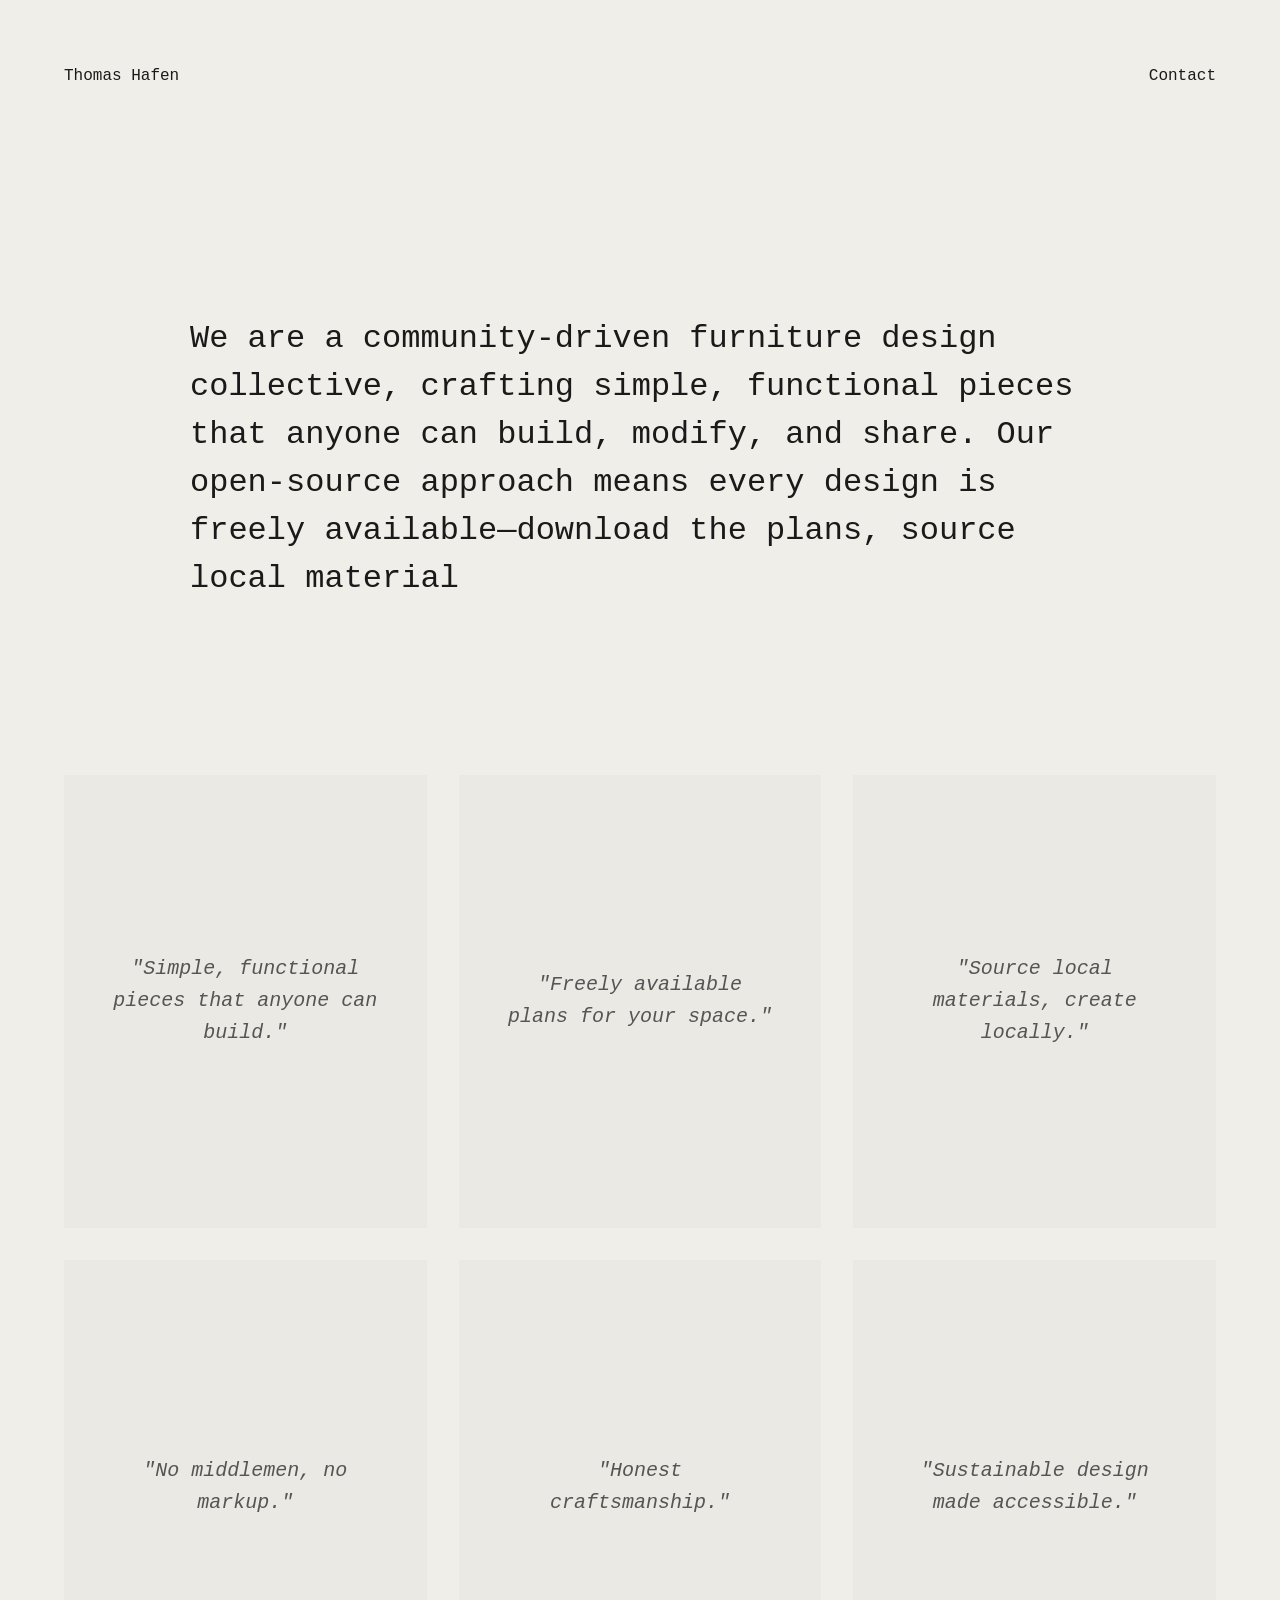
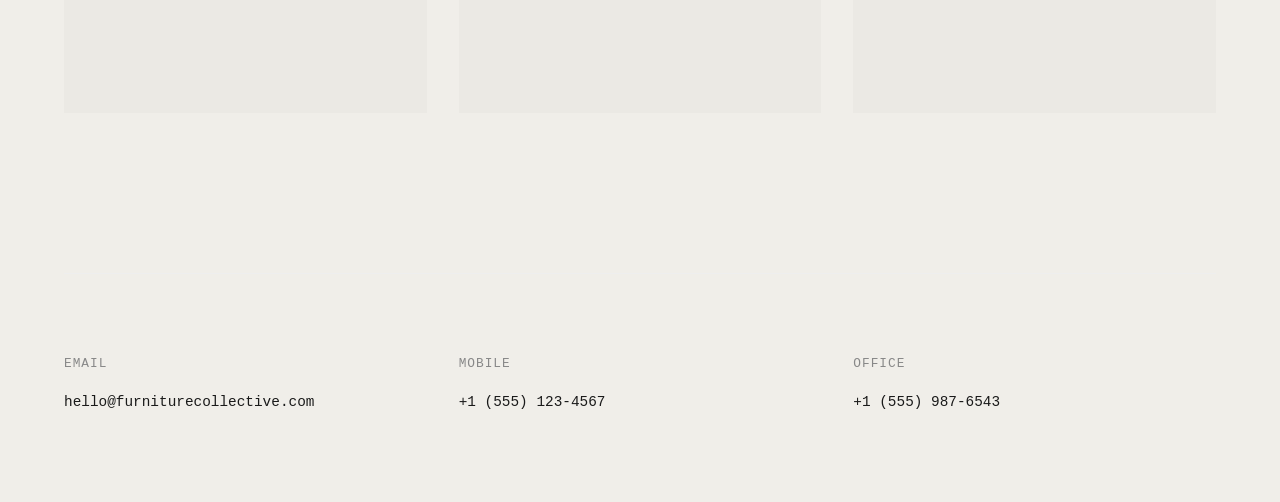
==== index.html @ aa42f132 "Update index.html" ====
<!DOCTYPE html>
<html lang="en">
<head>
    <link id="favicon" rel="icon" type="image/png">
    <meta name="theme-color" id="theme-meta" content="#ffffff">
    <meta charset="UTF-8">
    <meta name="viewport" content="width=device-width, initial-scale=1.0">
    <title>Open Furniture</title>
<head>
    <meta charset="UTF-8">
    <meta name="viewport" content="width=device-width, initial-scale=1.0">
    <title>Open Furniture</title>
    <link rel="stylesheet" href="style.css">
</head>
</head>
<body>

    <div class="container">
        <header>
            <a href="contact-thomas.html" class="cta-button">Thomas Hafen</a>
            <nav>
                <a href="#contact">Contact</a>
            </nav>
        </header>

       <main>
    <section class="hero">
        <h1 id="typing-text"></h1>
    </section>

    </main>

<script>
const favicon = document.getElementById('favicon');
const themeMeta = document.getElementById('theme-meta');

// State 1: Black dot on White background
const stateNormal = 'data:image/svg+xml,<svg xmlns="http://www.w3.org/2000/svg" viewBox="0 0 100 100"><rect width="100" height="100" fill="white"/><circle cx="50" cy="50" r="40" fill="black"/></svg>';

// State 2: White dot on Black background (The Inversion)
const stateInverted = 'data:image/svg+xml,<svg xmlns="http://www.w3.org/2000/svg" viewBox="0 0 100 100"><rect width="100" height="100" fill="black"/><circle cx="50" cy="50" r="40" fill="white"/></svg>';

let isInverted = false;

function toggleInversion() {
    isInverted = !isInverted;
    
    // Update Tab Icon
    favicon.href = isInverted ? stateInverted : stateNormal;
    
    // Update Browser UI Color (Register Card)
    themeMeta.content = isInverted ? "#000000" : "#ffffff";
}

// Toggle every 800ms for a sharp, intentional blink
setInterval(toggleInversion, 800);
    
    const text = "We are a community-driven furniture design collective, crafting simple, functional pieces that anyone can build, modify, and share. Our open-source approach means every design is freely available—download the plans, source local materials, and create furniture tailored to your space. No middlemen, no markup, just honest craftsmanship and sustainable design made accessible to everyone.";
    
    const speed =5; // Milliseconds between letters
    let i = 0;

    function typeWriter() {
        if (i < text.length) {
            document.getElementById("typing-text").innerHTML += text.charAt(i);
            i++;
            setTimeout(typeWriter, speed);
        }
    }

    // Start the animation when the page loads
    window.onload = typeWriter;
</script>

            <section class="grid">
                <div class="gray-box">
                    <p class="quote">"Simple, functional pieces that anyone can build."</p>
                </div>
                <div class="gray-box">
                    <p class="quote">"Freely available plans for your space."</p>
                </div>
                <div class="gray-box">
                    <p class="quote">"Source local materials, create locally."</p>
                </div>
                <div class="gray-box">
                    <p class="quote">"No middlemen, no markup."</p>
                </div>
                <div class="gray-box">
                    <p class="quote">"Honest craftsmanship."</p>
                </div>
                <div class="gray-box">
                    <p class="quote">"Sustainable design made accessible."</p>
                </div>
            </section>
        </main>

        <footer id="contact">
            <div class="footer-block">
                <h3>Email</h3>
                <p><a href="mailto:hello@furniturecollective.com">hello@furniturecollective.com</a></p>
            </div>
            <div class="footer-block">
                <h3>Mobile</h3>
                <p><a href="tel:+15551234567">+1 (555) 123-4567</a></p>
            </div>
            <div class="footer-block">
                <h3>Office</h3>
                <p><a href="tel:+15559876543">+1 (555) 987-6543</a></p>
            </div>
        </footer>
    </div>

</body>
</html>
---- style.css ----
/* CSS Reset & Base Styles */
* {
    box-sizing: border-box;
    margin: 0;
    padding: 0;
}

body {
    /* Updated to Consolas */
    font-family: 'Consolas', 'Monaco', 'Lucida Console', 'Courier New', monospace;
    background-color: #f0eee9;
    color: #1a1a1a;
    line-height: 1.6;
}

a {
    color: #1a1a1a;
    text-decoration: none;
}

a:hover {
    text-decoration: underline;
}

/* Typography */
h1 {
    font-size: clamp(1.2rem, 3vw, 2rem); /* Slightly smaller for monospaced font */
    font-weight: 400;
    line-height: 1.5;
    max-width: 900px;
    margin: 0 auto;
    text-align: left; /* Typing looks better left-aligned */
    min-height: 300px; /* Prevents layout jump while typing */
}

/* Layout & Spacing */
.container {
    max-width: 1440px;
    margin: 0 auto;
    padding: 0 5%;
}

header {
    padding: 4rem 0;
    border-bottom: 1px solid #eeeeee;
    display: flex;
    justify-content: space-between;
    align-items: center;
}

.brand {
    font-size: 1rem;
    font-weight: 600;
    letter-spacing: 1px;
    text-transform: uppercase;
}

.hero {
    padding: 10rem 0;
    text-align: center;
}

/* Grid for Gray Boxes */
.grid {
    display: grid;
    grid-template-columns: repeat(auto-fit, minmax(300px, 1fr));
    gap: 2rem;
    padding-bottom: 10rem;
}

.gray-box {
    background-color: #ebe9e4;
    aspect-ratio: 4 / 5;
    display: flex;
    align-items: center;
    justify-content: center;
    padding: 3rem;
    transition: background-color 0.3s ease;
}

.gray-box:hover {
    background-color: #d9d6ce;
}

.quote {
    font-size: 1.25rem;
    font-weight: 300;
    font-style: italic;
    text-align: center;
    color: #555555;
}

/* Footer & Contact Info */
footer {
    border-top: 1px solid #eeeeee;
    padding: 5rem 0;
    display: grid;
    grid-template-columns: repeat(auto-fit, minmax(200px, 1fr));
    gap: 2rem;
    font-size: 0.9rem;
}

.footer-block h3 {
    font-size: 0.8rem;
    text-transform: uppercase;
    letter-spacing: 1px;
    color: #888888;
    margin-bottom: 1rem;
    font-weight: 500;
}

.footer-block p {
    margin-bottom: 0.5rem;
}

/* Responsive Adjustments */
@media (max-width: 768px) {
    .hero {
        padding: 6rem 0;
    }
    .gray-box {
        aspect-ratio: 1 / 1;
    }
}
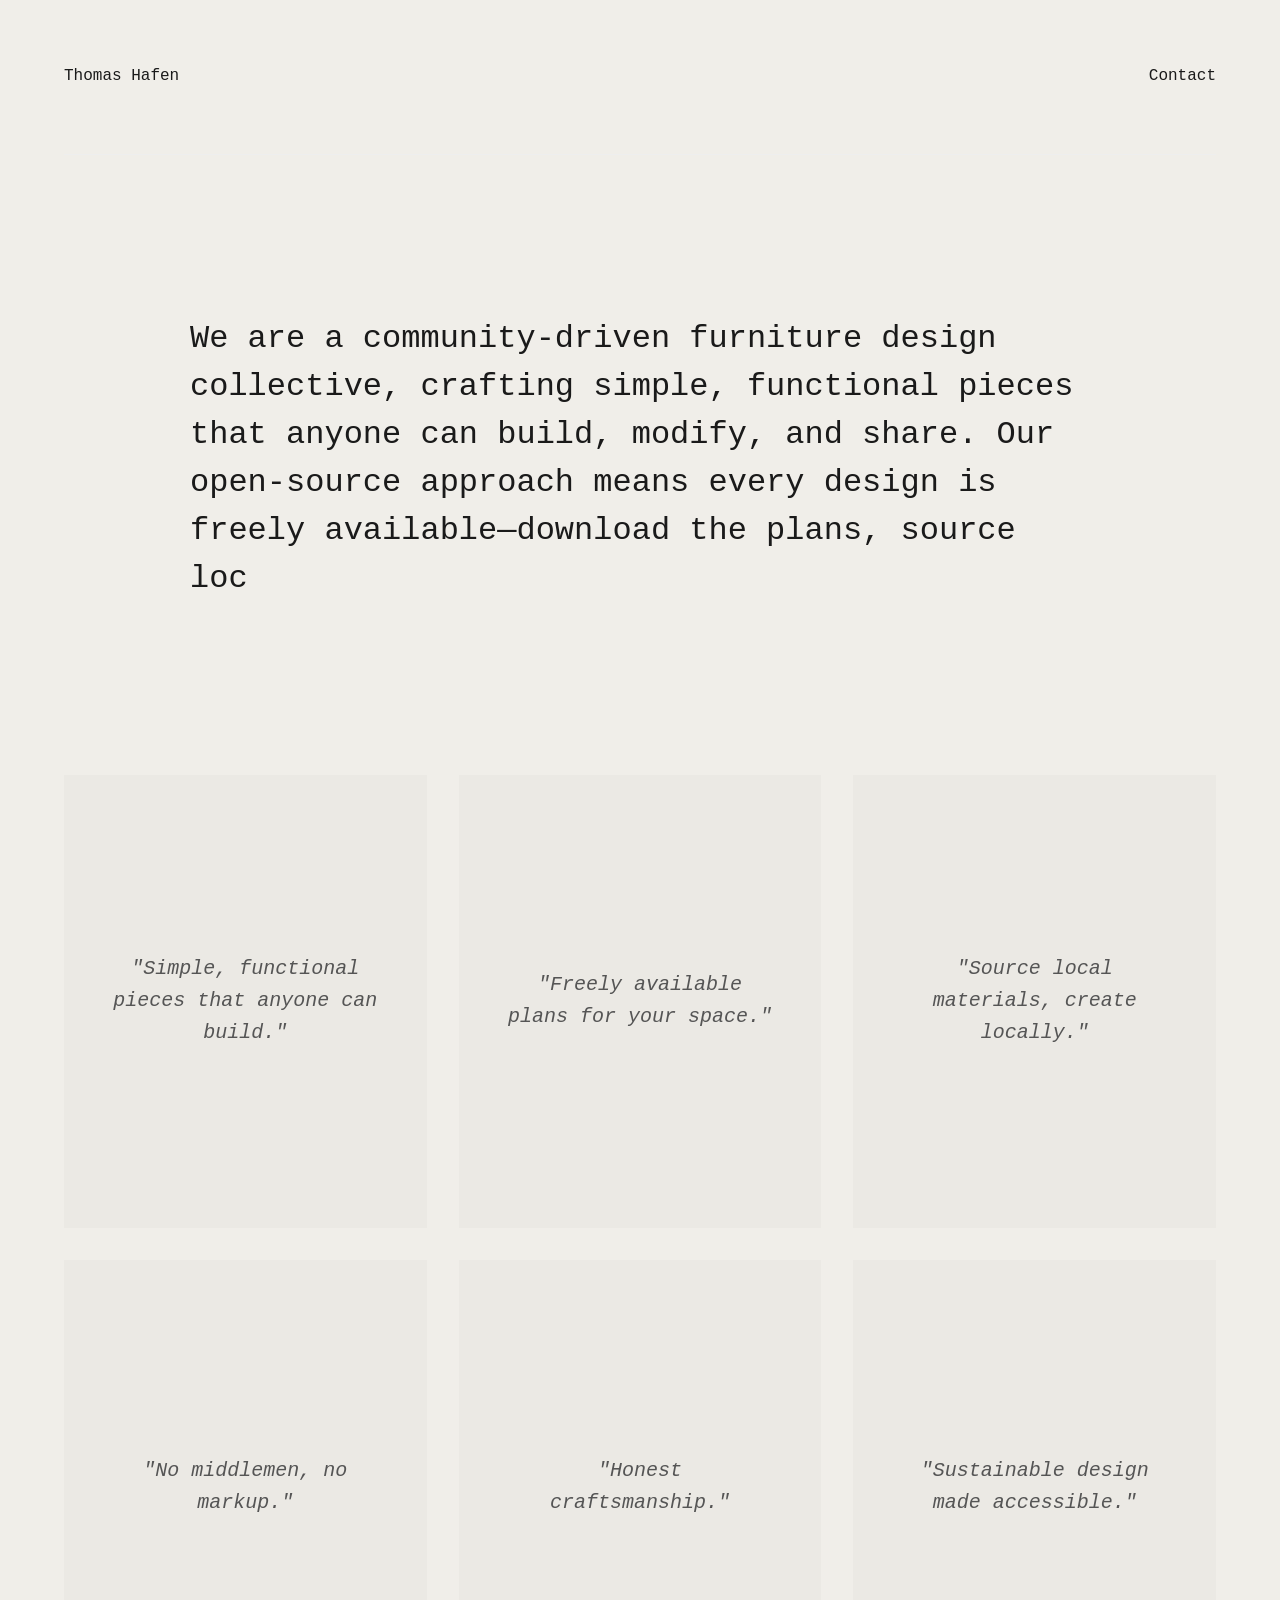
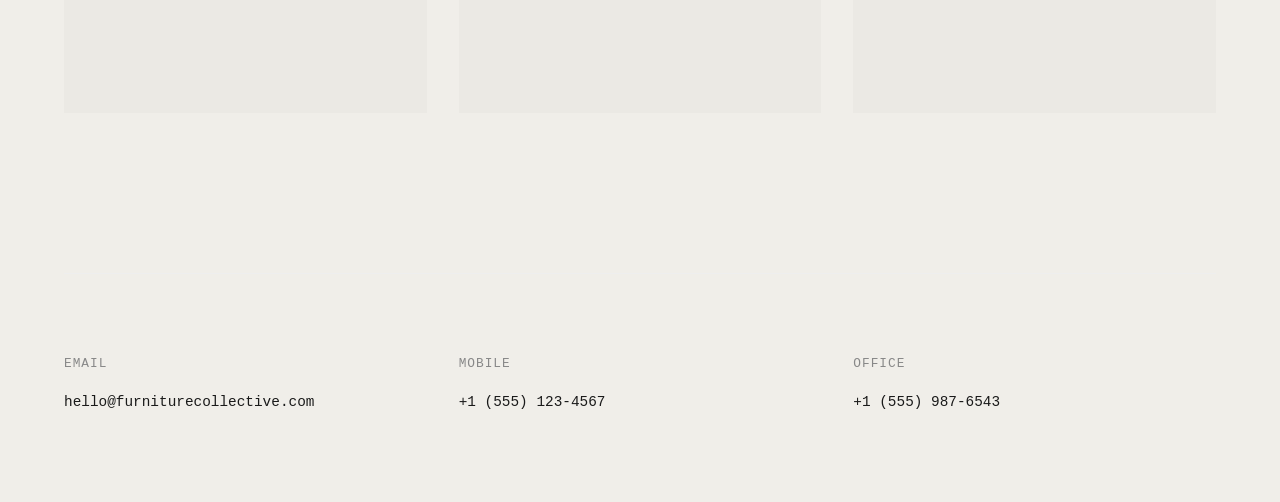
==== commit 25063cab: "Update index.html" ====
--- a/index.html
+++ b/index.html
@@ -1,8 +1,7 @@
 <!DOCTYPE html>
 <html lang="en">
 <head>
-    <link id="favicon" rel="icon" type="image/png">
-    <meta name="theme-color" id="theme-meta" content="#ffffff">
+    <link rel="icon" type="image/svg+xml" href='data:image/svg+xml,<svg xmlns="http://www.w3.org/2000/svg" viewBox="0 0 100 100"><circle cx="50" cy="50" r="45" fill="white" stroke="black" stroke-width="2"/></svg>'>
     <meta charset="UTF-8">
     <meta name="viewport" content="width=device-width, initial-scale=1.0">
     <title>Open Furniture</title>
@@ -31,29 +30,6 @@
     </main>
 
 <script>
-const favicon = document.getElementById('favicon');
-const themeMeta = document.getElementById('theme-meta');
-
-// State 1: Black dot on White background
-const stateNormal = 'data:image/svg+xml,<svg xmlns="http://www.w3.org/2000/svg" viewBox="0 0 100 100"><rect width="100" height="100" fill="white"/><circle cx="50" cy="50" r="40" fill="black"/></svg>';
-
-// State 2: White dot on Black background (The Inversion)
-const stateInverted = 'data:image/svg+xml,<svg xmlns="http://www.w3.org/2000/svg" viewBox="0 0 100 100"><rect width="100" height="100" fill="black"/><circle cx="50" cy="50" r="40" fill="white"/></svg>';
-
-let isInverted = false;
-
-function toggleInversion() {
-    isInverted = !isInverted;
-    
-    // Update Tab Icon
-    favicon.href = isInverted ? stateInverted : stateNormal;
-    
-    // Update Browser UI Color (Register Card)
-    themeMeta.content = isInverted ? "#000000" : "#ffffff";
-}
-
-// Toggle every 800ms for a sharp, intentional blink
-setInterval(toggleInversion, 800);
     
     const text = "We are a community-driven furniture design collective, crafting simple, functional pieces that anyone can build, modify, and share. Our open-source approach means every design is freely available—download the plans, source local materials, and create furniture tailored to your space. No middlemen, no markup, just honest craftsmanship and sustainable design made accessible to everyone.";
     
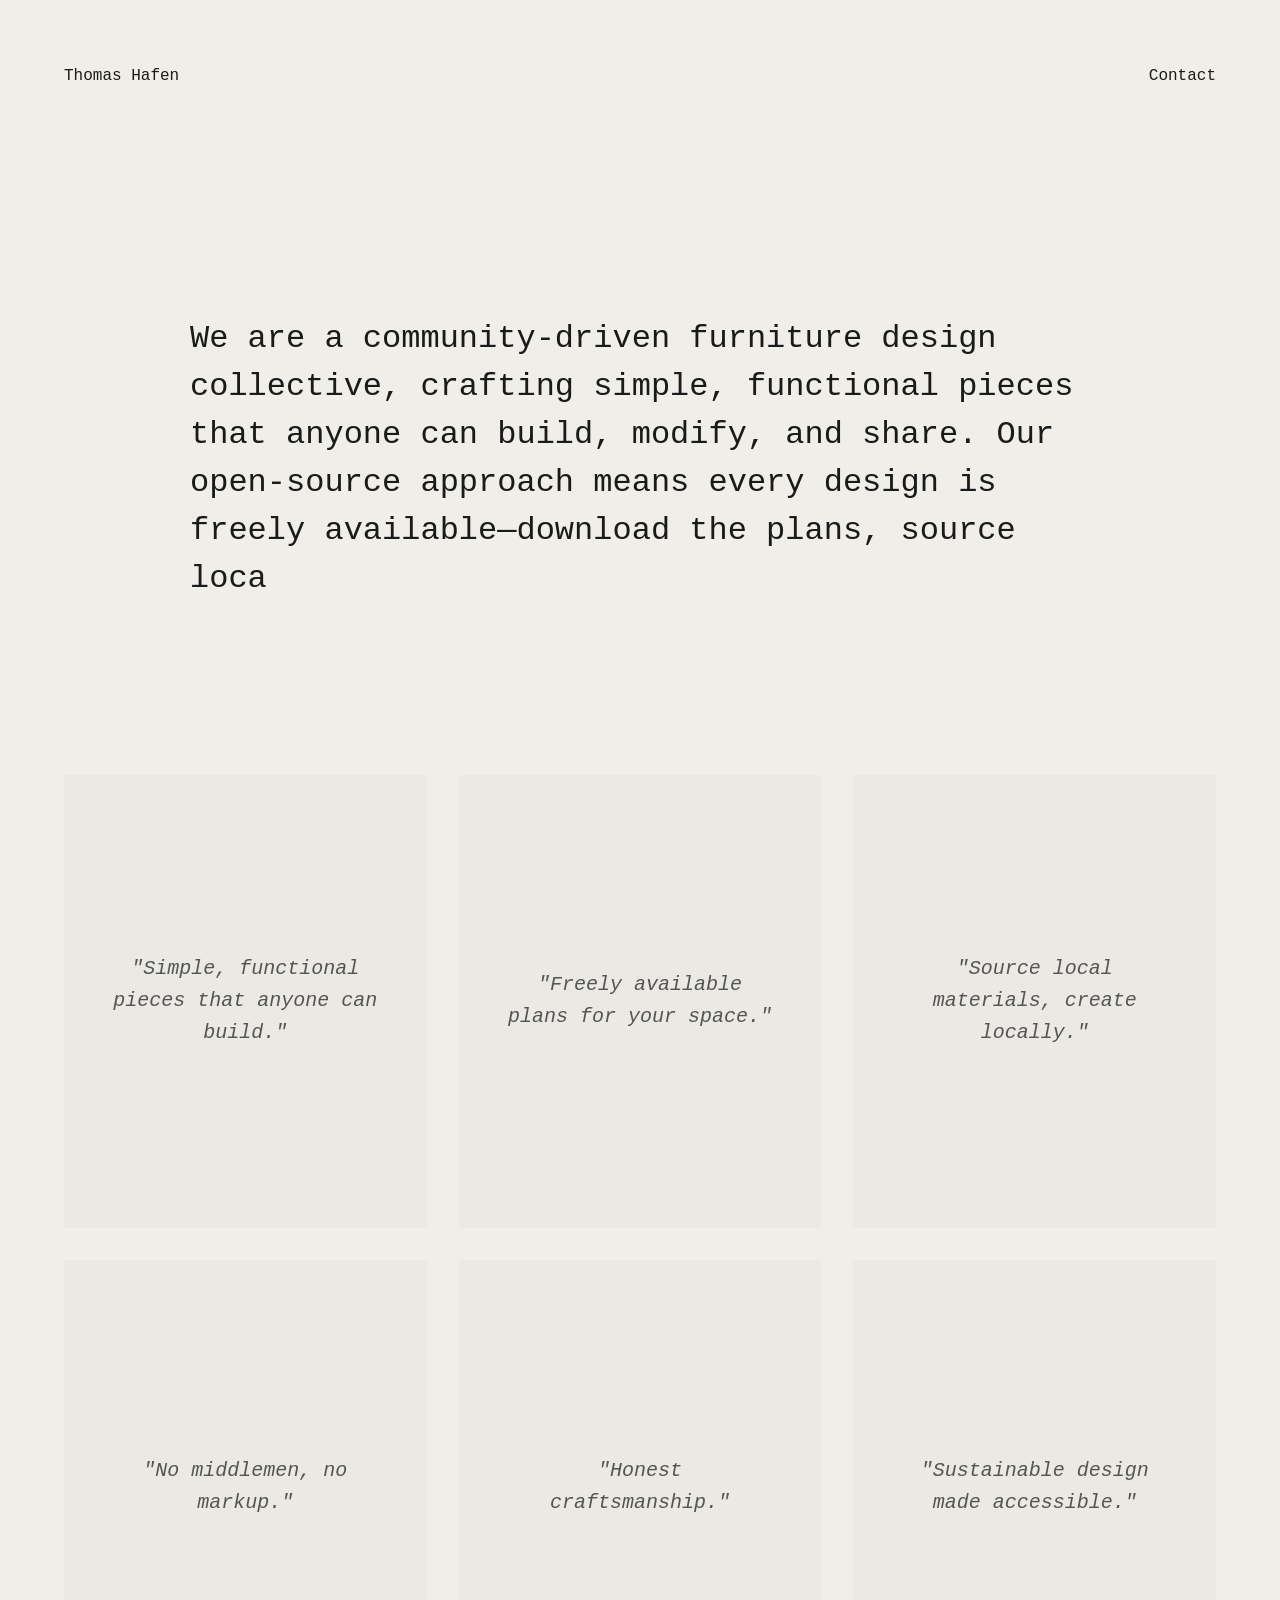
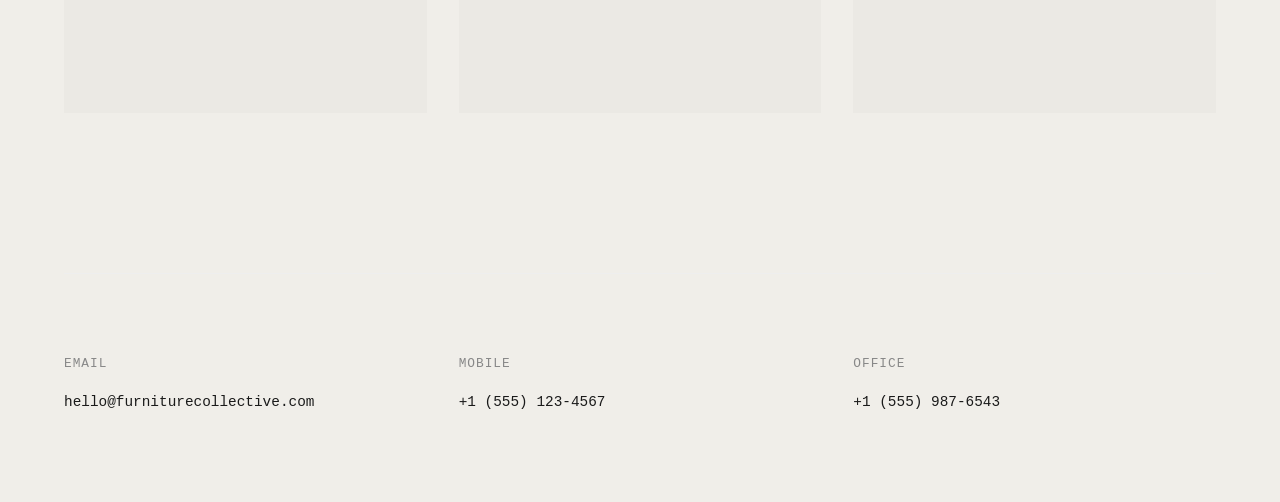
==== commit d3ec0de5: "Update index.html" ====
--- a/index.html
+++ b/index.html
@@ -1,7 +1,7 @@
 <!DOCTYPE html>
 <html lang="en">
 <head>
-    <link rel="icon" type="image/svg+xml" href='data:image/svg+xml,<svg xmlns="http://www.w3.org/2000/svg" viewBox="0 0 100 100"><circle cx="50" cy="50" r="45" fill="white" stroke="black" stroke-width="2"/></svg>'>
+    <link rel="icon" type="image/svg+xml" href='data:image/svg+xml,<svg xmlns="http://www.w3.org/2000/svg" viewBox="0 0 100 100"><circle cx="50" cy="50" r="30" fill="white" stroke="black" stroke-width="15"/></svg>'>                                
     <meta charset="UTF-8">
     <meta name="viewport" content="width=device-width, initial-scale=1.0">
     <title>Open Furniture</title>
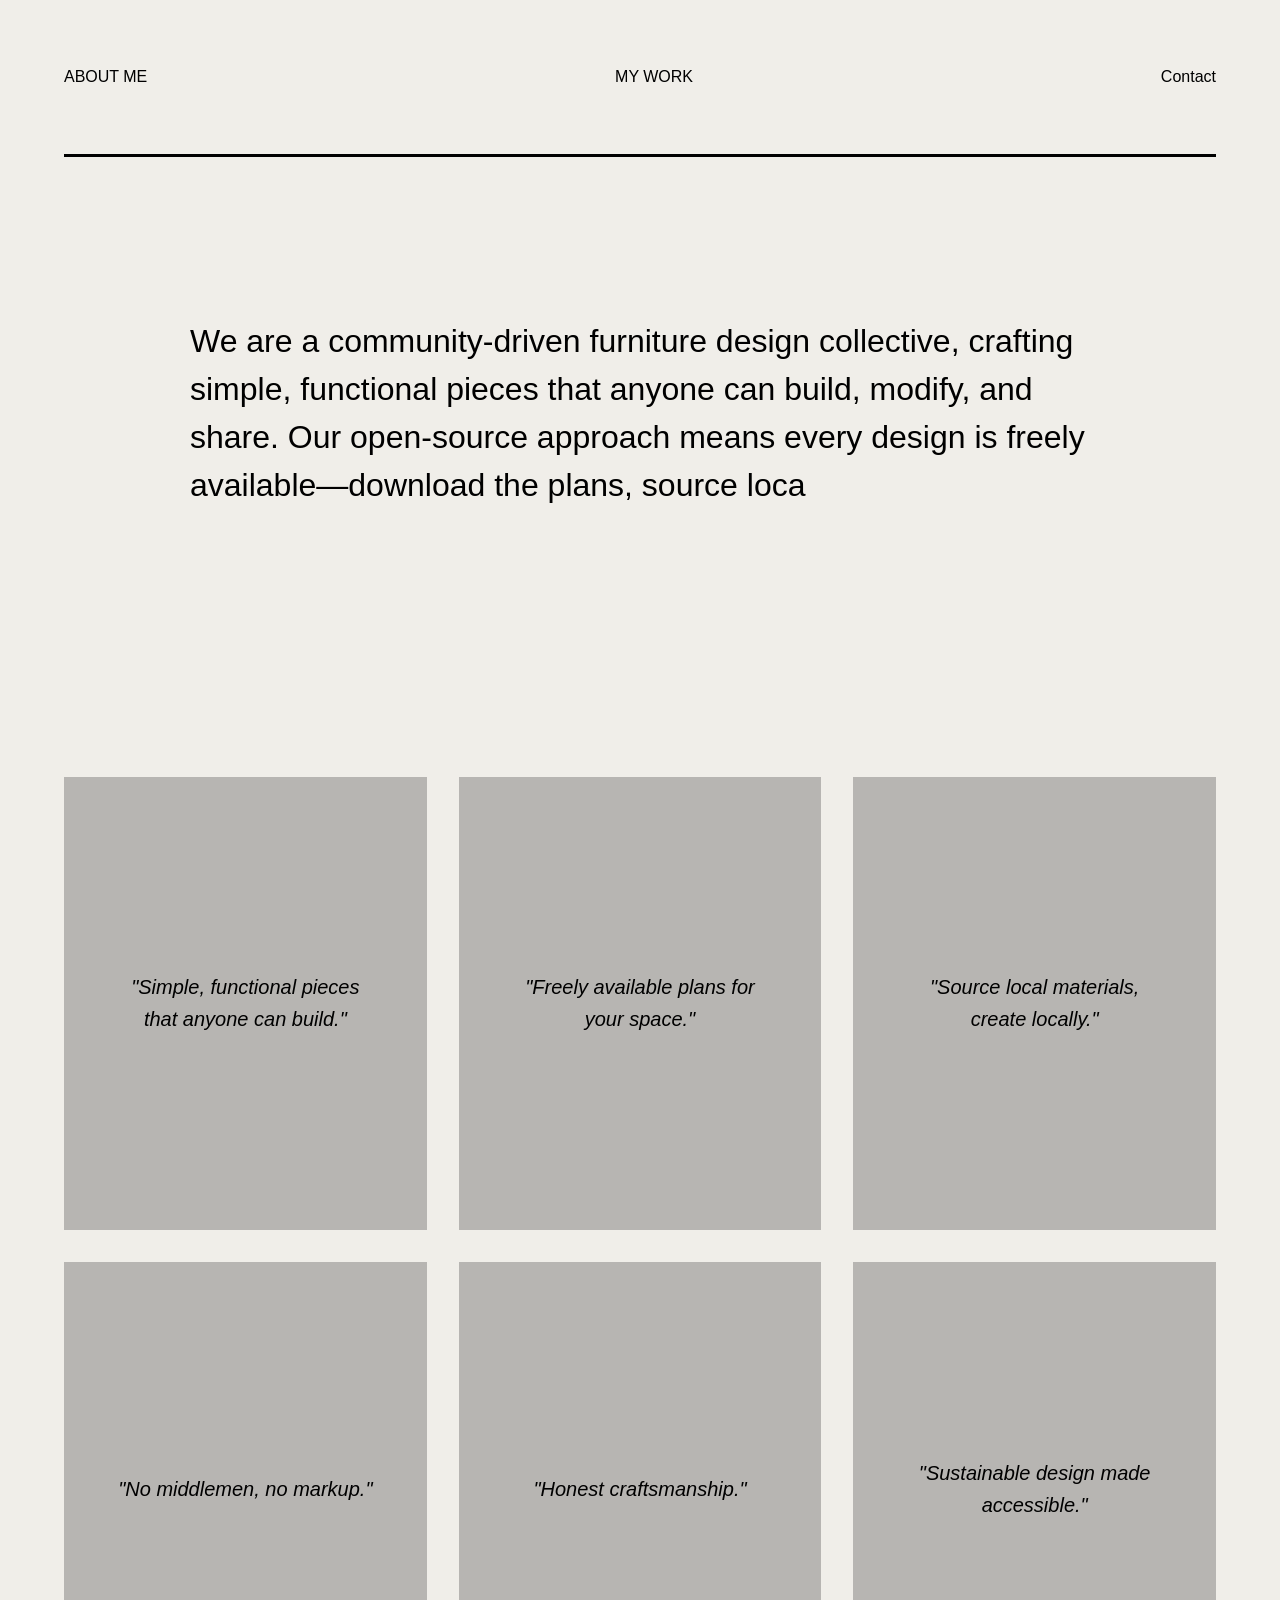
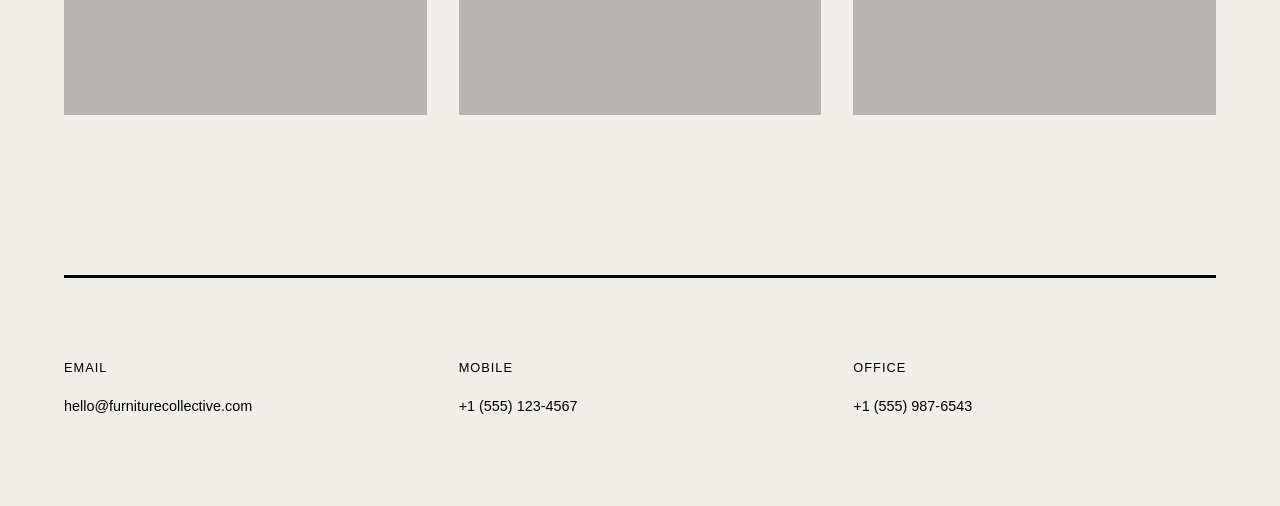
==== commit a0b7adf2: "Add files via upload added Light and dakr mode depending on device" ====
--- a/index.html
+++ b/index.html
@@ -1,14 +1,15 @@
 <!DOCTYPE html>
-<html lang="en">
+<html lang="en">  
+</script>
 <head>
     <link rel="icon" type="image/svg+xml" href='data:image/svg+xml,<svg xmlns="http://www.w3.org/2000/svg" viewBox="0 0 100 100"><circle cx="50" cy="50" r="30" fill="white" stroke="black" stroke-width="15"/></svg>'>                                
     <meta charset="UTF-8">
     <meta name="viewport" content="width=device-width, initial-scale=1.0">
-    <title>Open Furniture</title>
+    <title>Thomas Hafen</title>
 <head>
     <meta charset="UTF-8">
     <meta name="viewport" content="width=device-width, initial-scale=1.0">
-    <title>Open Furniture</title>
+    <title>Thomas Hafen</title>
     <link rel="stylesheet" href="style.css">
 </head>
 </head>
@@ -16,7 +17,8 @@
 
     <div class="container">
         <header>
-            <a href="contact-thomas.html" class="cta-button">Thomas Hafen</a>
+            <a href="contact-thomas.html" class="cta-button">ABOUT ME</a>
+            <a href="My-work.html" class="cta-button">MY WORK</a>
             <nav>
                 <a href="#contact">Contact</a>
             </nav>
@@ -87,4 +89,4 @@
     </div>
 
 </body>
-</html>
+</html>
--- a/style.css
+++ b/style.css
@@ -1,4 +1,52 @@
 /* CSS Reset & Base Styles */
+@import url('https://fonts.cdnfonts.com/css/avenir');
+html {
+  scroll-behavior: smooth;
+}
+body {
+  font-family: 'Avenir', sans-serif;
+  color-scheme: light dark;
+}
+
+.sidenav {
+  height: 100%;
+  width: 0;
+  position: fixed;
+  z-index: 1;
+  top: 0;
+  left: 0;
+  background-color:rgba(50, 50, 50, 0.3);
+  backdrop-filter: blur(10px);
+  overflow-x: hidden;
+  transition: 0.5s;
+  padding-top: 60px;
+}
+
+.sidenav a {
+  padding: 8px 8px 8px 32px;
+  text-decoration: none;
+  font-size: 25px;
+  color: light-dark(black,#F0EEE9);
+  display: block;
+  transition: 0.3s;
+}
+
+.sidenav a:hover {
+  color: light-dark(crimson, coral);
+}
+
+.sidenav .closebtn {
+  position: absolute;
+  top: 0;
+  right: 25px;
+  font-size: 36px;
+  margin-left: 50px;
+}
+
+@media screen and (max-height: 450px) {
+  .sidenav {padding-top: 15px;}
+  .sidenav a {font-size: 18px;}
+}
 * {
     box-sizing: border-box;
     margin: 0;
@@ -6,15 +54,17 @@
 }
 
 body {
-    /* Updated to Consolas */
-    font-family: 'Consolas', 'Monaco', 'Lucida Console', 'Courier New', monospace;
-    background-color: #f0eee9;
-    color: #1a1a1a;
+    font-family: 'Avenir', sans-serif;
+    background-color:light-dark(#F0EEE9,#1a1a1a);
+    background-repeat:no-repeat;
+    background-attachment: fixed;
+    background-position: center;
+    color:light-dark(black,#F0EEE9);
     line-height: 1.6;
 }
 
 a {
-    color: #1a1a1a;
+    color:light-dark(black,#F0EEE9);
     text-decoration: none;
 }
 
@@ -42,7 +92,7 @@
 
 header {
     padding: 4rem 0;
-    border-bottom: 1px solid #eeeeee;
+    border-bottom: 3px solid light-dark(black,#F0EEE9);
     display: flex;
     justify-content: space-between;
     align-items: center;
@@ -69,7 +119,7 @@
 }
 
 .gray-box {
-    background-color: #ebe9e4;
+    background-color:rgba(50, 50, 50, 0.3);
     aspect-ratio: 4 / 5;
     display: flex;
     align-items: center;
@@ -79,7 +129,9 @@
 }
 
 .gray-box:hover {
-    background-color: #d9d6ce;
+    rotate:scale(x1.4);
+    background-color:rgba(50, 50, 50, 0.2);
+    backdrop-filter: blur(5px);
 }
 
 .quote {
@@ -87,12 +139,12 @@
     font-weight: 300;
     font-style: italic;
     text-align: center;
-    color: #555555;
+    color: light-dark(black,#F0EEE9);
 }
 
 /* Footer & Contact Info */
 footer {
-    border-top: 1px solid #eeeeee;
+    border-top: 3px solid light-dark(black,#F0EEE9);
     padding: 5rem 0;
     display: grid;
     grid-template-columns: repeat(auto-fit, minmax(200px, 1fr));
@@ -104,7 +156,7 @@
     font-size: 0.8rem;
     text-transform: uppercase;
     letter-spacing: 1px;
-    color: #888888;
+    color: light-dark(black,#F0EEE9);
     margin-bottom: 1rem;
     font-weight: 500;
 }
@@ -122,3 +174,17 @@
         aspect-ratio: 1 / 1;
     }
 }
+
+.parallax {
+  /* The image used */
+  background-image: url("https://static.vecteezy.com/system/resources/thumbnails/027/422/517/small_2x/transparent-watercolor-winter-splash-ai-generative-png.png");
+
+  /* Set a specific height */
+  min-height: 300px;
+
+  /* Create the parallax scrolling effect */
+  background-attachment: fixed;
+  background-position: center;
+  background-repeat: no-repeat;
+  background-size: cover;
+}
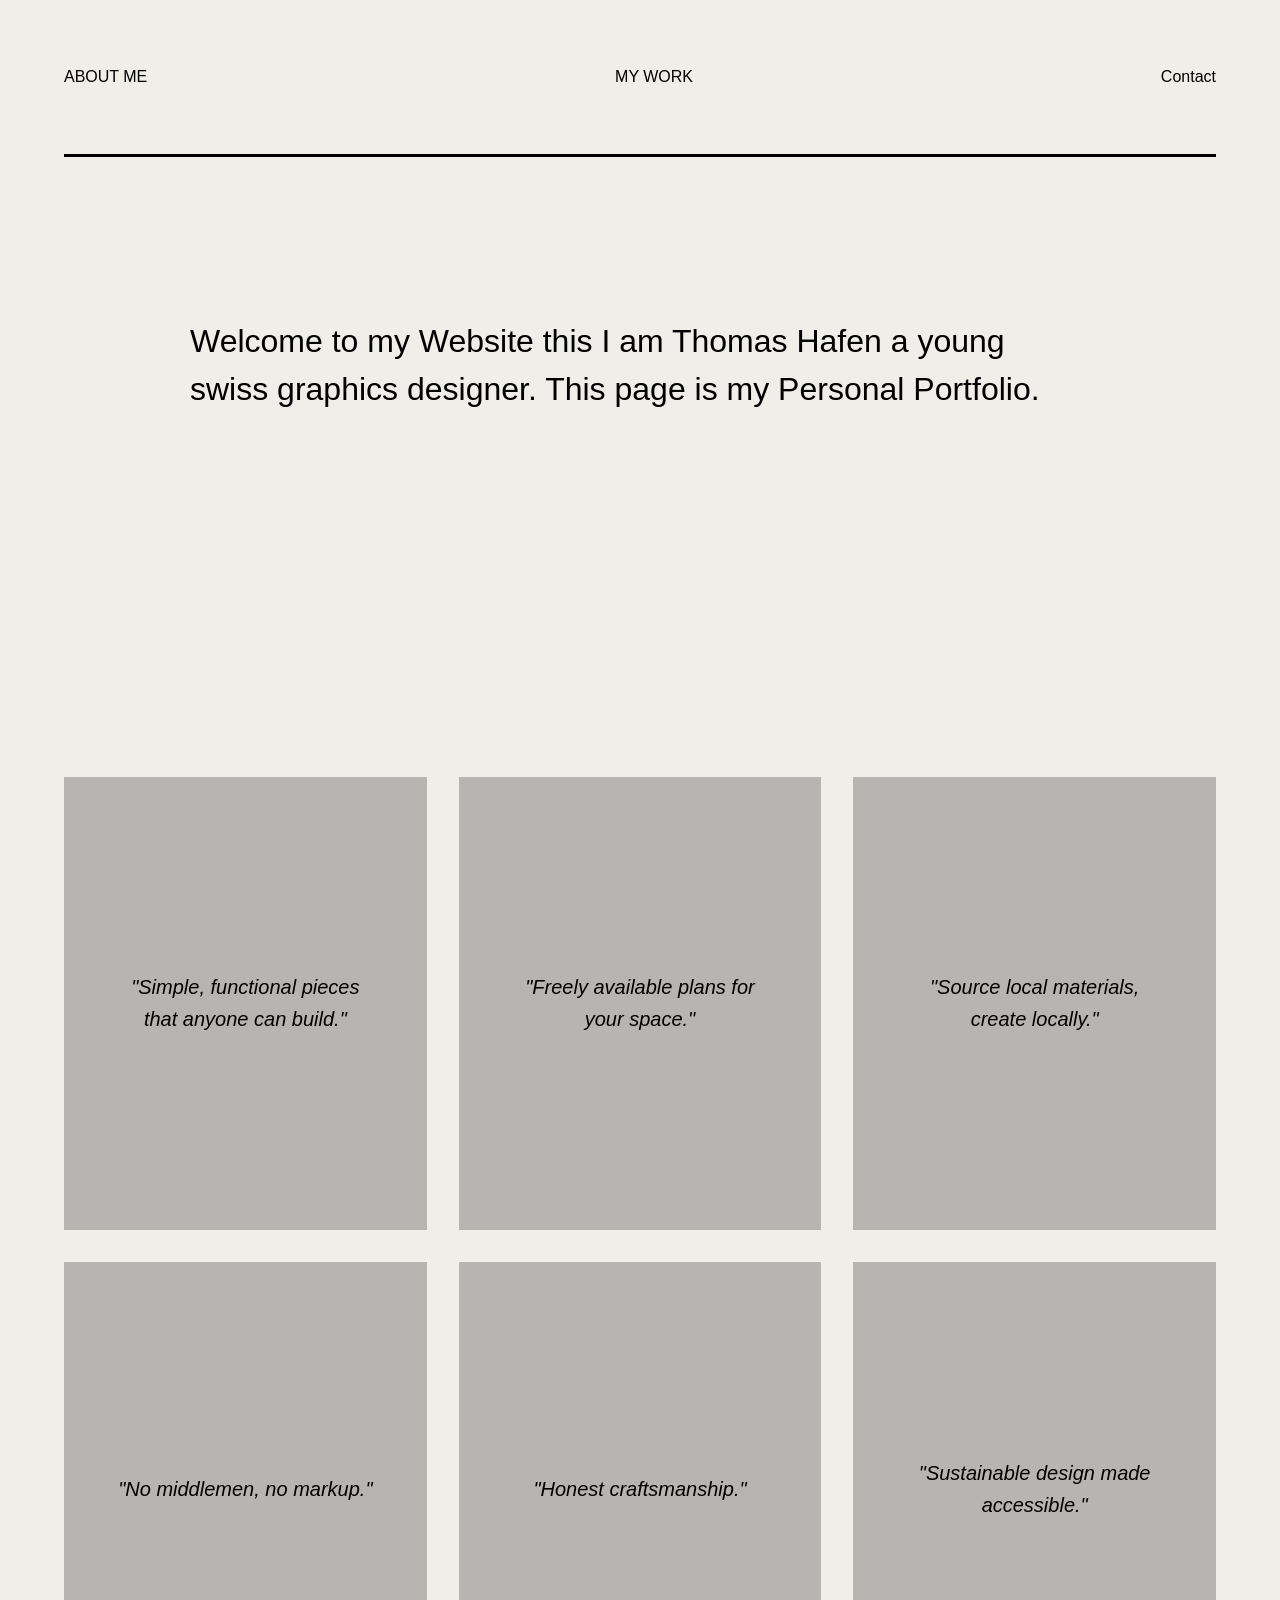
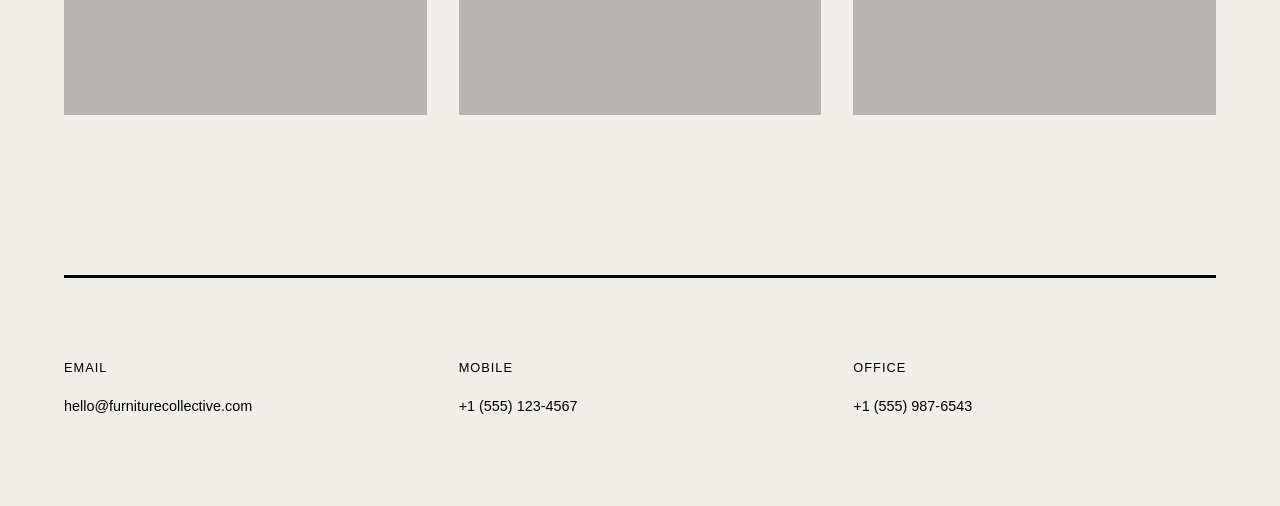
==== commit 3425c95c: "Update index.html" ====
--- a/index.html
+++ b/index.html
@@ -33,7 +33,7 @@
 
 <script>
     
-    const text = "We are a community-driven furniture design collective, crafting simple, functional pieces that anyone can build, modify, and share. Our open-source approach means every design is freely available—download the plans, source local materials, and create furniture tailored to your space. No middlemen, no markup, just honest craftsmanship and sustainable design made accessible to everyone.";
+    const text = "Welcome to my Website this I am Thomas Hafen a young swiss graphics designer. This page is my Personal Portfolio.";
     
     const speed =5; // Milliseconds between letters
     let i = 0;
@@ -89,4 +89,4 @@
     </div>
 
 </body>
-</html>+</html>
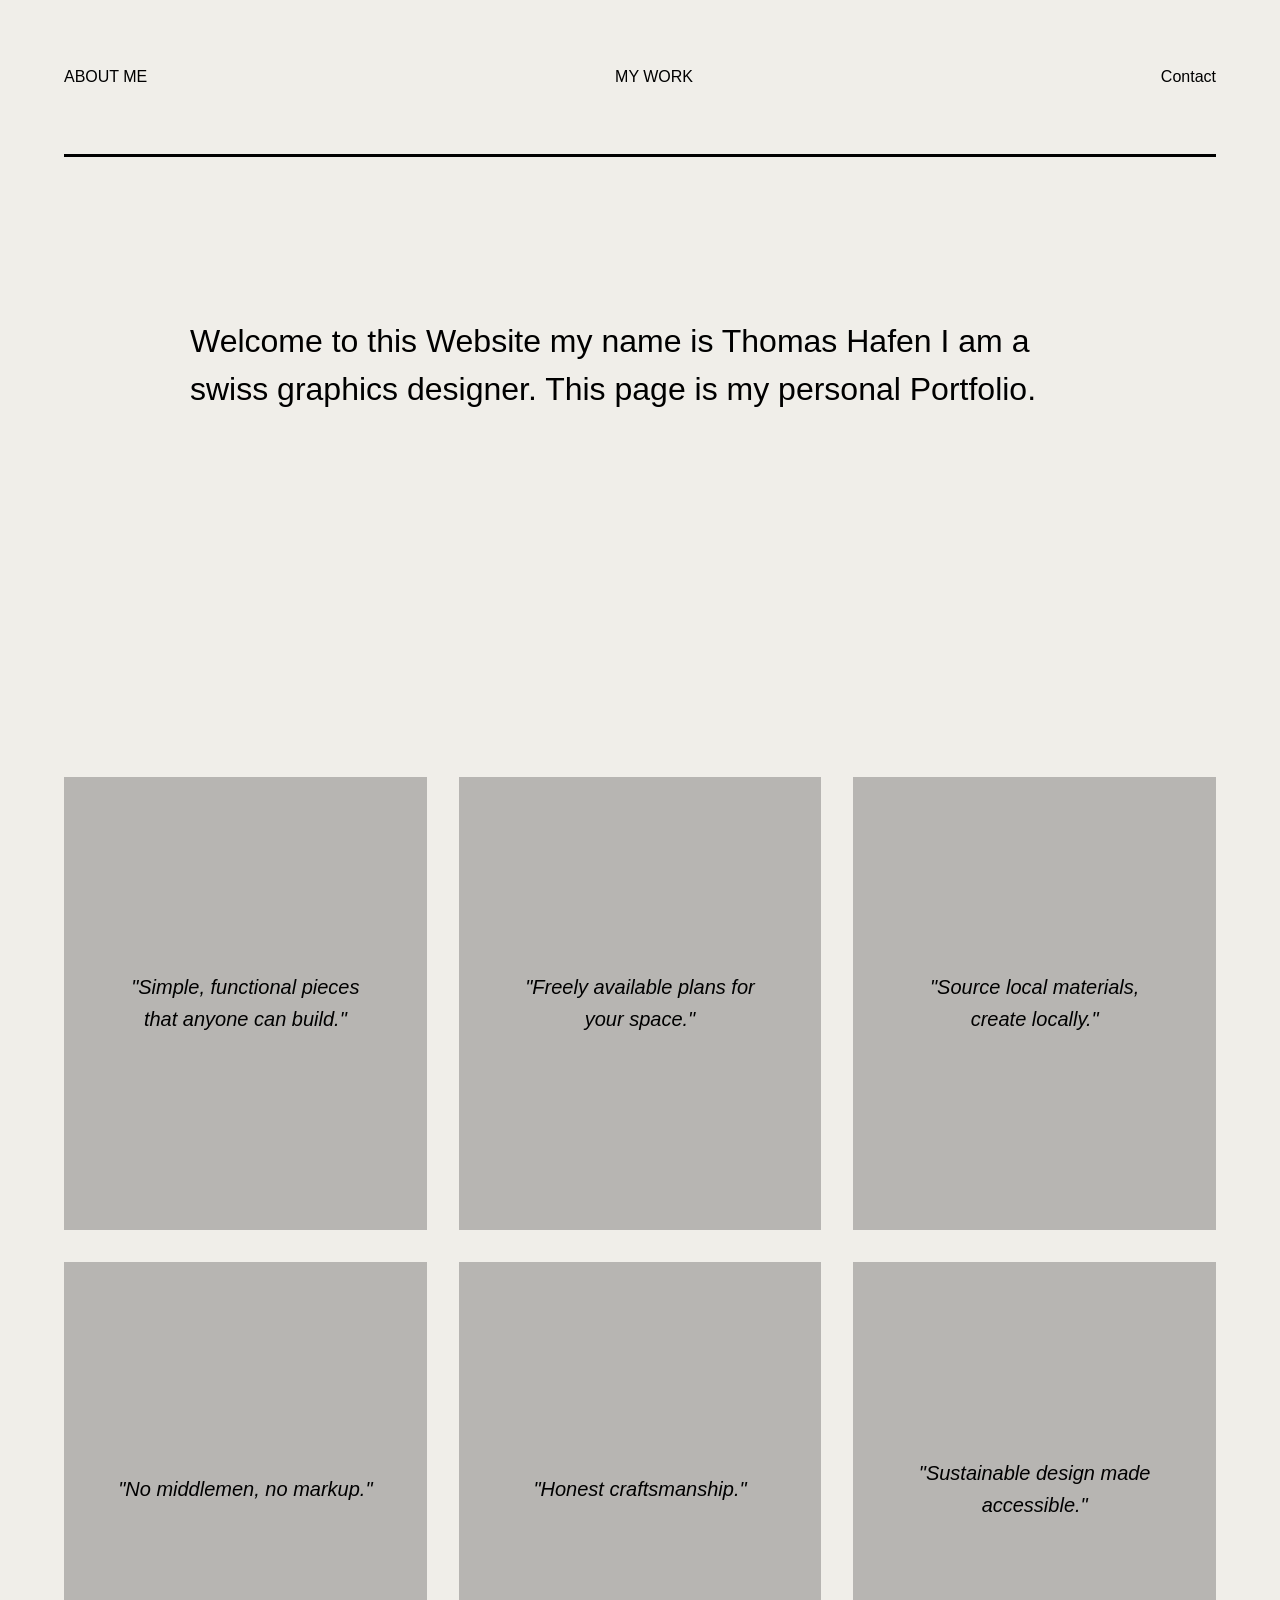
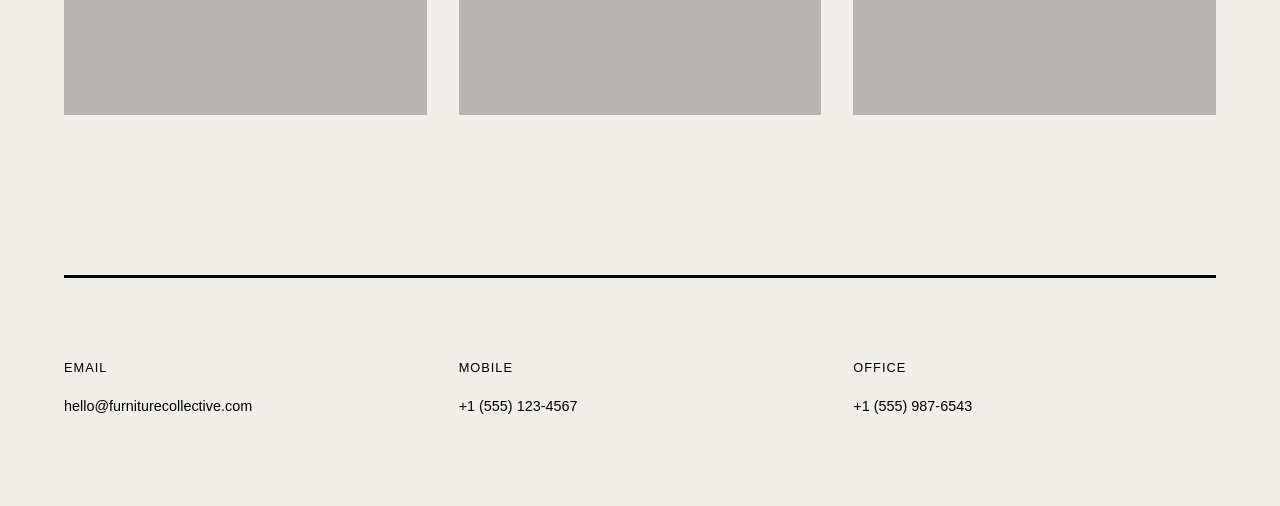
==== commit bf86162c: "Update index.html" ====
--- a/index.html
+++ b/index.html
@@ -33,7 +33,7 @@
 
 <script>
     
-    const text = "Welcome to my Website this I am Thomas Hafen a young swiss graphics designer. This page is my Personal Portfolio.";
+    const text = "Welcome to this Website my name is Thomas Hafen I am a swiss graphics designer. This page is my personal Portfolio.";
     
     const speed =5; // Milliseconds between letters
     let i = 0;
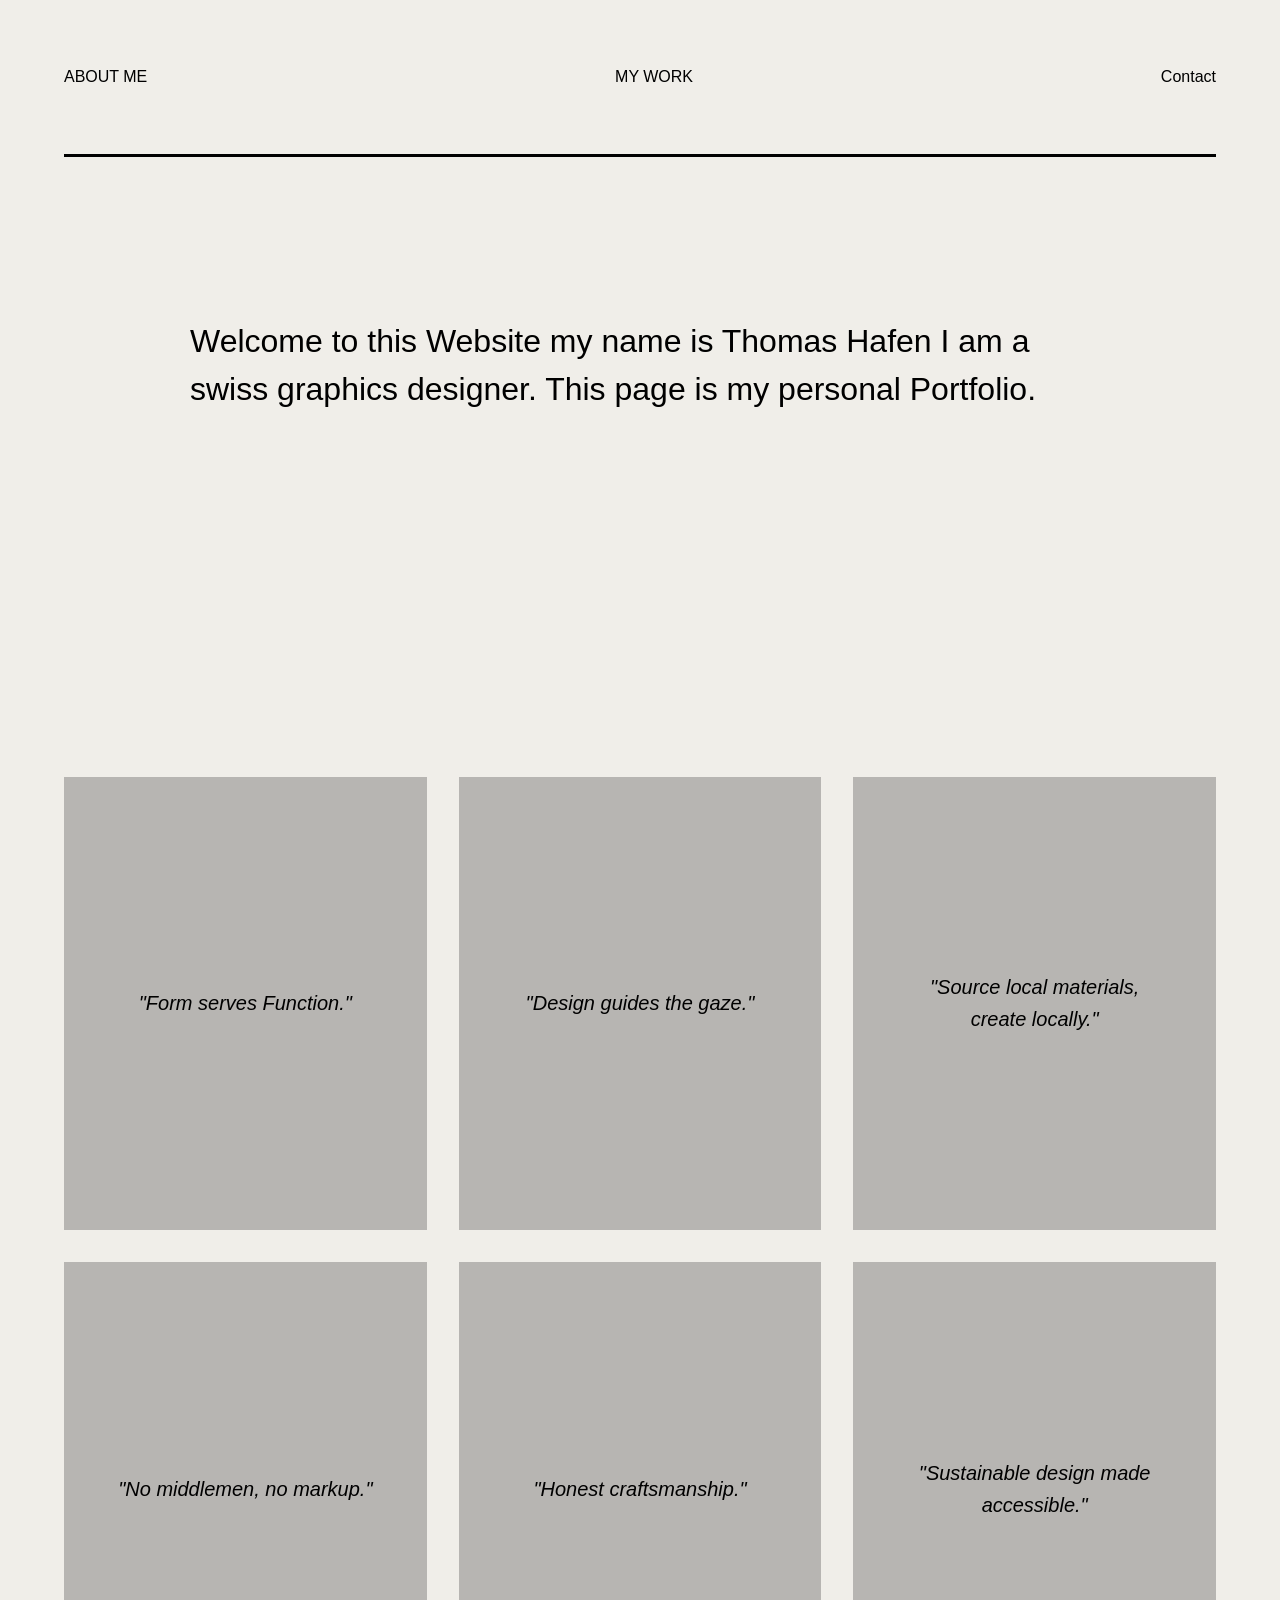
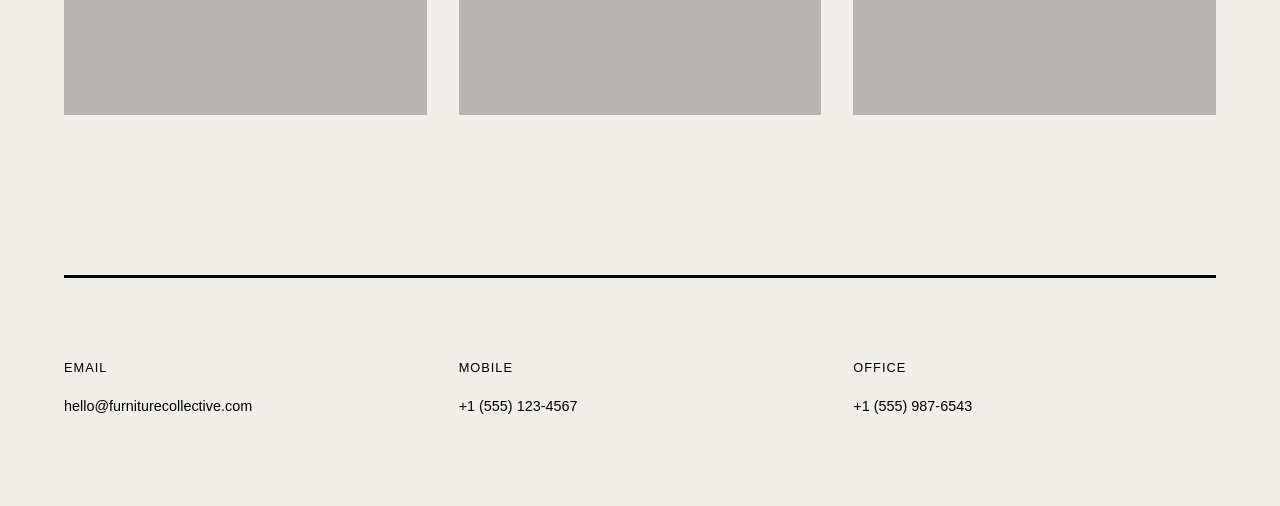
==== commit 3b54a7de: "Update index.html" ====
--- a/index.html
+++ b/index.html
@@ -52,10 +52,10 @@
 
             <section class="grid">
                 <div class="gray-box">
-                    <p class="quote">"Simple, functional pieces that anyone can build."</p>
+                    <p class="quote">"Form serves Function."</p>
                 </div>
                 <div class="gray-box">
-                    <p class="quote">"Freely available plans for your space."</p>
+                    <p class="quote">"Design guides the gaze."</p>
                 </div>
                 <div class="gray-box">
                     <p class="quote">"Source local materials, create locally."</p>
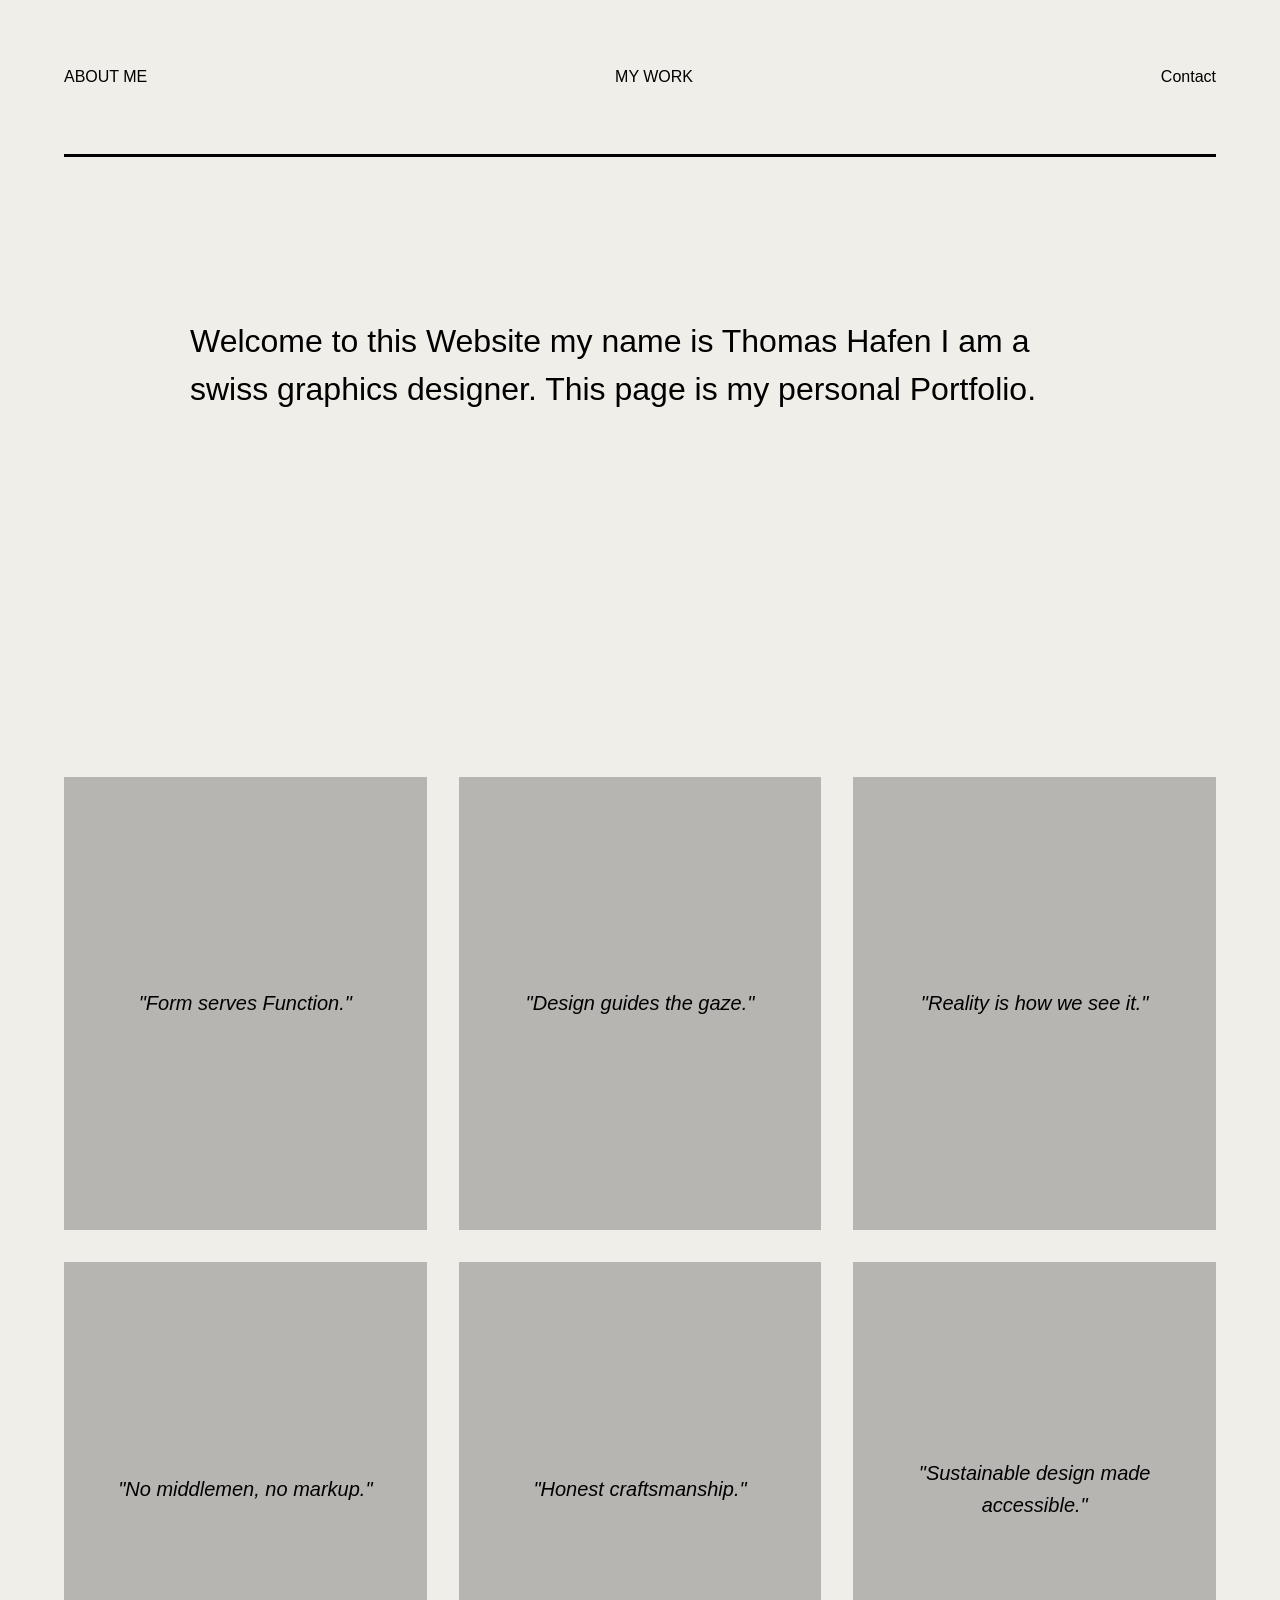
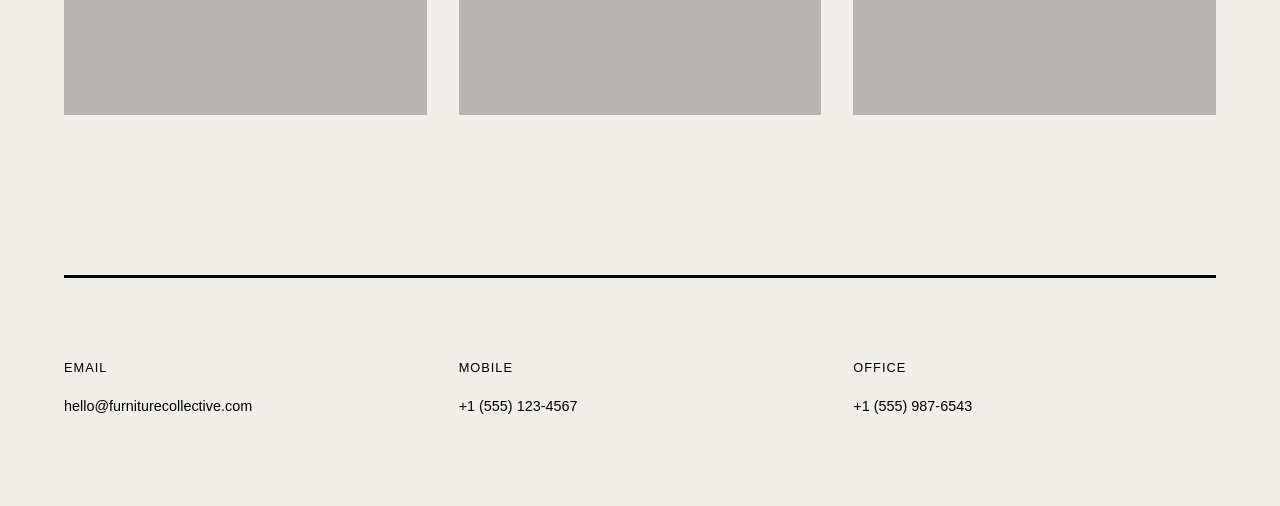
==== commit 3208bdfa: "Update index.html" ====
--- a/index.html
+++ b/index.html
@@ -58,7 +58,7 @@
                     <p class="quote">"Design guides the gaze."</p>
                 </div>
                 <div class="gray-box">
-                    <p class="quote">"Source local materials, create locally."</p>
+                    <p class="quote">"Reality is how we see it."</p>
                 </div>
                 <div class="gray-box">
                     <p class="quote">"No middlemen, no markup."</p>
